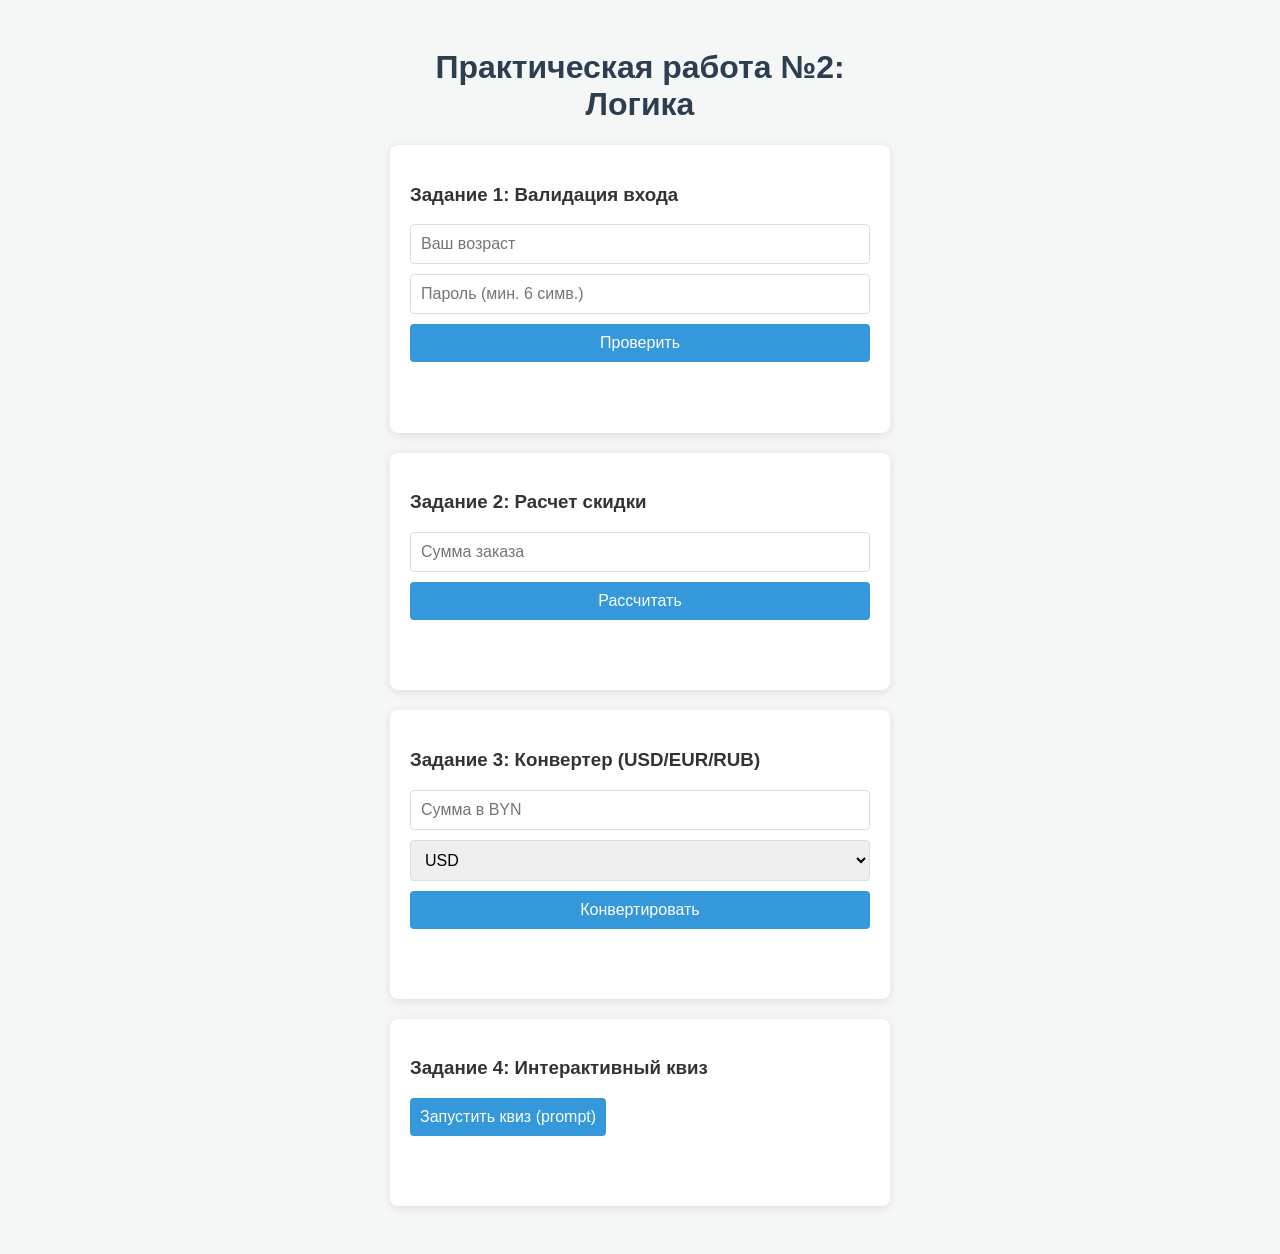
==== index.html @ 1731551f "Фиксация с папками" ====
<!doctype html>
<html lang="ru">
  <head>
    <meta charset="UTF-8" />
    <title>JS Practice 02 - Junior Edition</title>
    <link rel="stylesheet" href="style.css" />
  </head>
  <body>
    <div class="container">
      <h1>Практическая работа №2: Логика</h1>

      <!-- Задание 1: Валидатор -->
      <section class="card">
        <h3>Задание 1: Валидация входа</h3>
        <div class="form-group">
          <input type="text" id="ageInput" placeholder="Ваш возраст" />
          <input
            type="password"
            id="passInput"
            placeholder="Пароль (мин. 6 симв.)"
          />
          <button onclick="checkLogin()">Проверить</button>
        </div>
        <p id="loginResult" class="result"></p>
      </section>

      <!-- Задание 2: Скидки -->
      <section class="card">
        <h3>Задание 2: Расчет скидки</h3>
        <div class="form-group">
          <input type="number" id="sumInput" placeholder="Сумма заказа" />
          <button onclick="calculateDiscount()">Рассчитать</button>
        </div>
        <p id="discountResult" class="result"></p>
      </section>

      <!-- Задание 3: Конвертер -->
      <section class="card">
        <h3>Задание 3: Конвертер (USD/EUR/RUB)</h3>
        <div class="form-group">
          <input type="number" id="amountInput" placeholder="Сумма в BYN" />
          <select id="currencySelect">
            <option value="USD">USD</option>
            <option value="EUR">EUR</option>
            <option value="RUB">RUB</option>
          </select>
          <button onclick="convertCurrency()">Конвертировать</button>
        </div>
        <p id="convertResult" class="result"></p>
      </section>

      <!-- Задание 4: Квиз -->
      <section class="card">
        <h3>Задание 4: Интерактивный квиз</h3>
        <button onclick="startQuiz()">Запустить квиз (prompt)</button>
        <p id="quizResult" class="result"></p>
      </section>
    </div>

    <script src="script.js"></script>
  </body>
</html>
---- style.css ----
/* Минималистичный стиль, чтобы не отвлекать от JS */
body {
  font-family: "Segoe UI", Tahoma, Geneva, Verdana, sans-serif;
  background-color: #f4f7f6;
  color: #333;
  display: flex;
  justify-content: center;
  padding: 20px;
}

.container {
  width: 100%;
  max-width: 500px;
}

h1 {
  text-align: center;
  color: #2c3e50;
}

.card {
  background: white;
  padding: 20px;
  margin-bottom: 20px;
  border-radius: 8px;
  box-shadow: 0 2px 10px rgba(0, 0, 0, 0.1);
}

.form-group {
  display: flex;
  flex-direction: column;
  gap: 10px;
}

input,
select,
button {
  padding: 10px;
  border: 1px solid #ddd;
  border-radius: 4px;
  font-size: 16px;
}

button {
  background-color: #3498db;
  color: white;
  border: none;
  cursor: pointer;
  transition: 0.3s;
}

button:hover {
  background-color: #2980b9;
}

.result {
  margin-top: 15px;
  font-weight: bold;
  min-height: 1.2em;
  color: #27ae60; /* Зеленый для успеха */
}

.error {
  color: #e74c3c;
} /* Красный для ошибок */
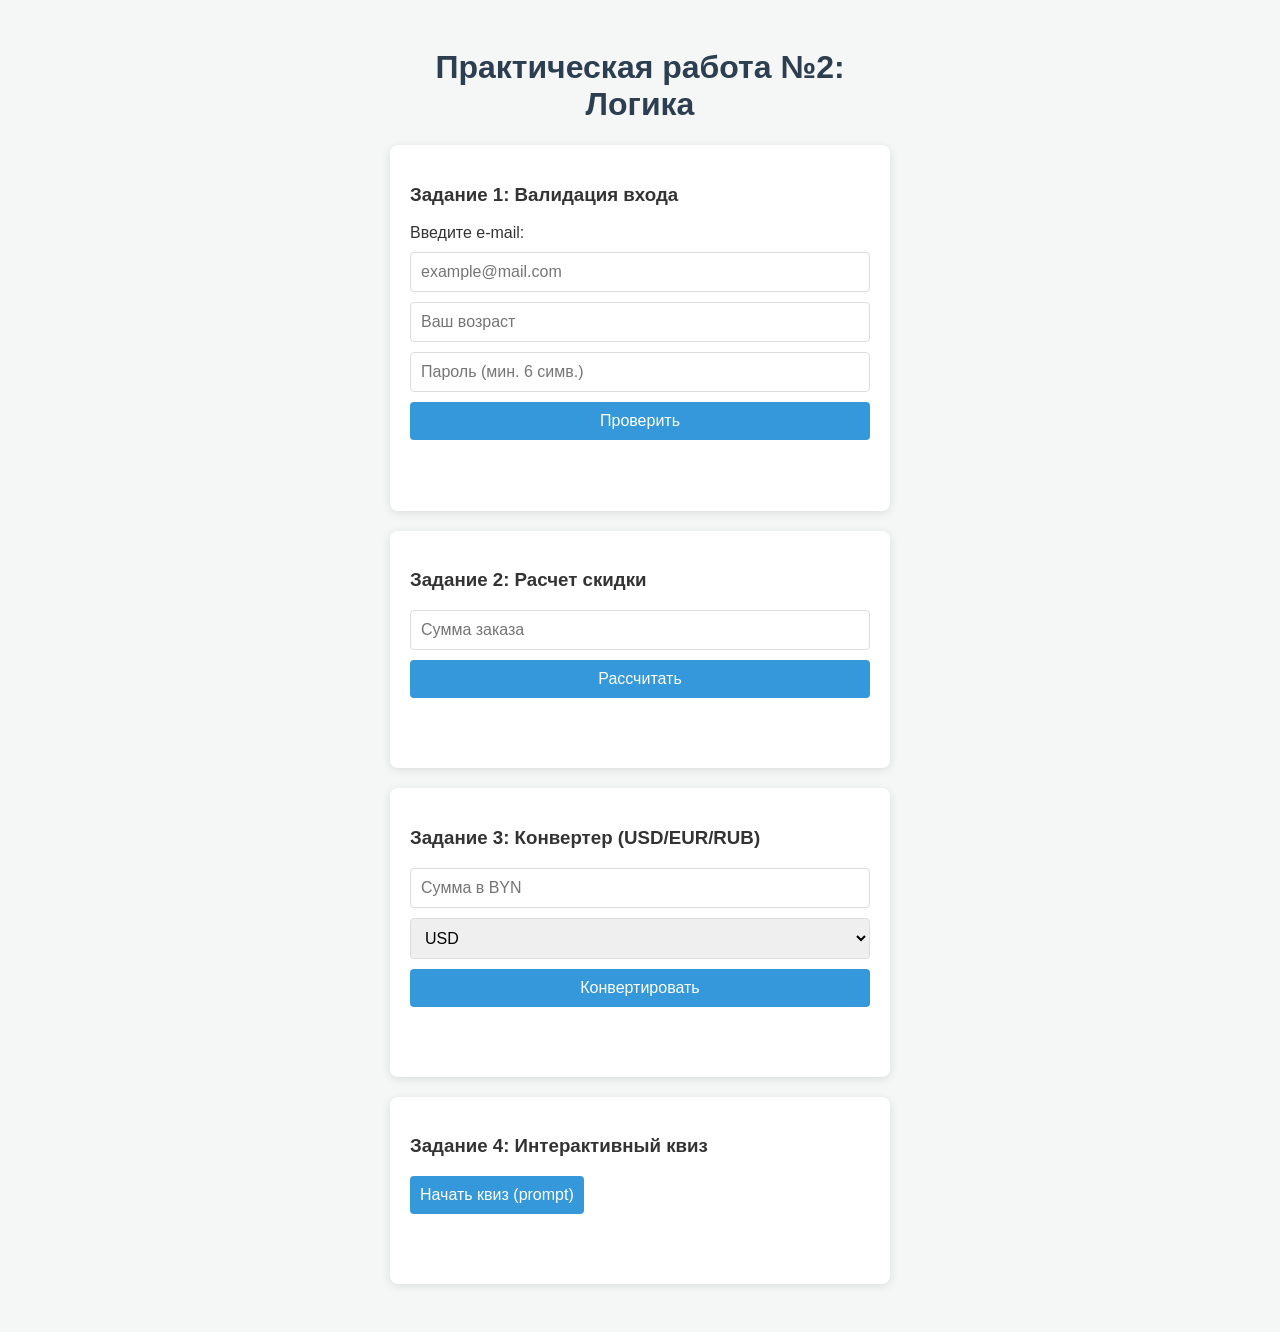
==== commit be9a21fd: "Новая фиксация" ====
--- a/index.html
+++ b/index.html
@@ -13,6 +13,8 @@
       <section class="card">
         <h3>Задание 1: Валидация входа</h3>
         <div class="form-group">
+          <label for="user-email">Введите e-mail:</label>
+          <input type="email" id="user-email" name="user-email" placeholder="example@mail.com" required/>
           <input type="text" id="ageInput" placeholder="Ваш возраст" />
           <input
             type="password"
@@ -52,7 +54,7 @@
       <!-- Задание 4: Квиз -->
       <section class="card">
         <h3>Задание 4: Интерактивный квиз</h3>
-        <button onclick="startQuiz()">Запустить квиз (prompt)</button>
+        <button onclick="startQuiz()">Начать квиз (prompt)</button>
         <p id="quizResult" class="result"></p>
       </section>
     </div>
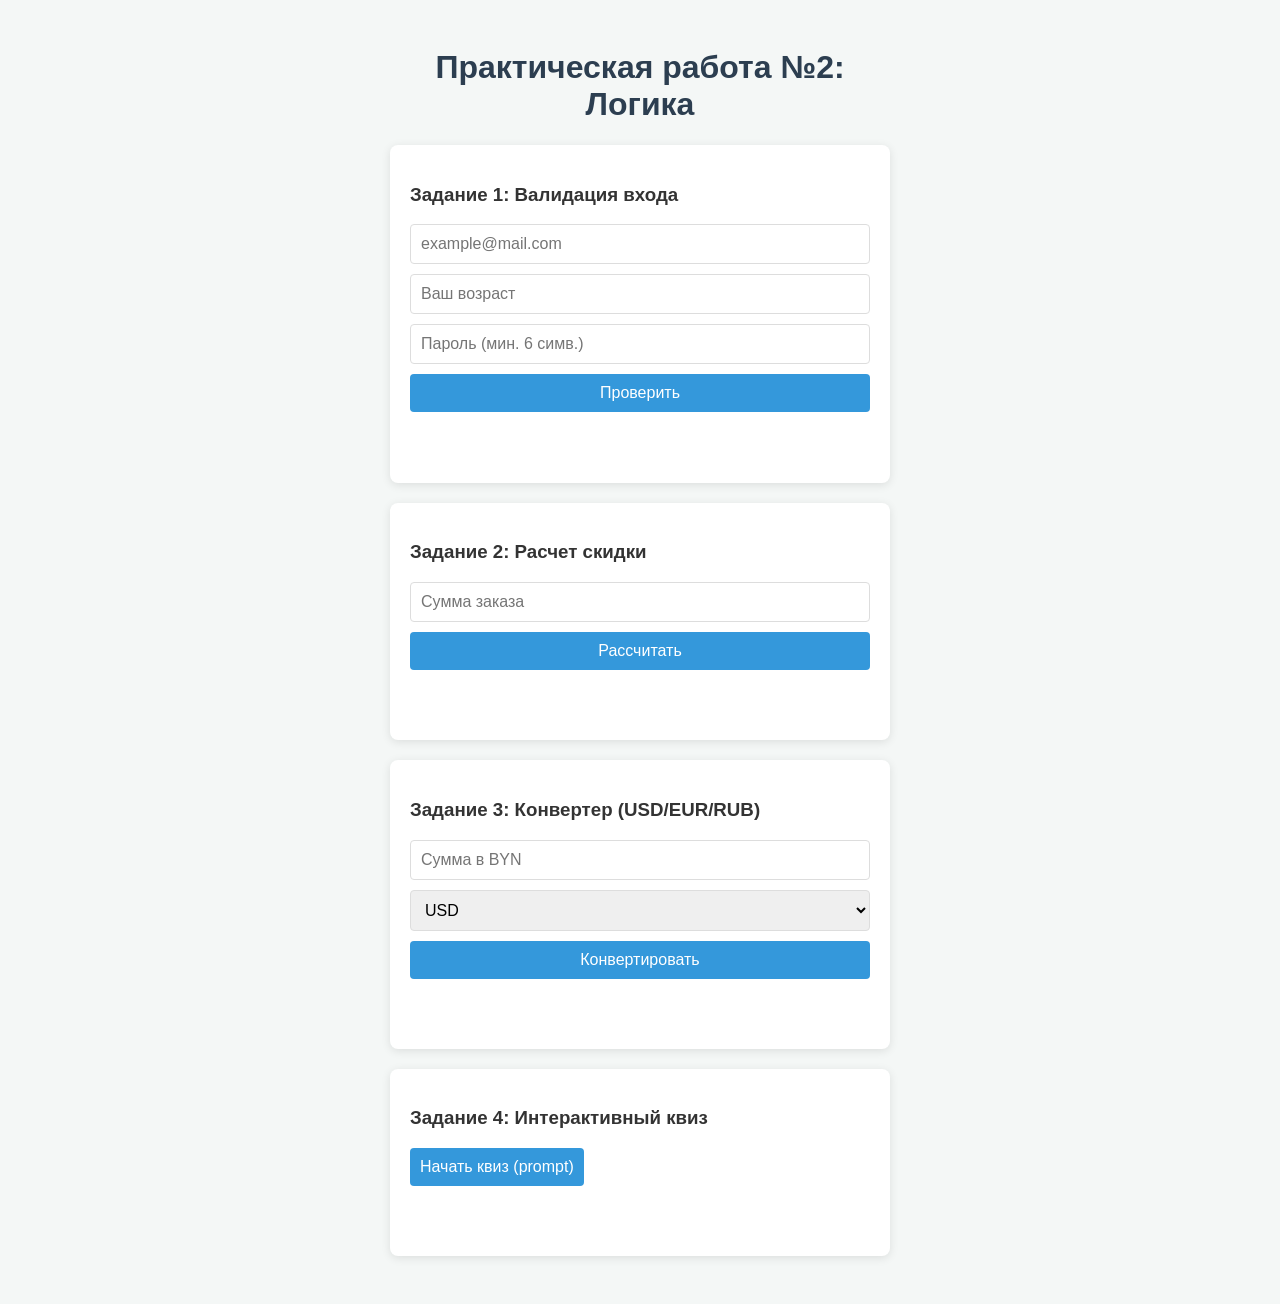
==== commit 43638da8: "Новая фиксация" ====
--- a/index.html
+++ b/index.html
@@ -13,7 +13,6 @@
       <section class="card">
         <h3>Задание 1: Валидация входа</h3>
         <div class="form-group">
-          <label for="user-email">Введите e-mail:</label>
           <input type="email" id="user-email" name="user-email" placeholder="example@mail.com" required/>
           <input type="text" id="ageInput" placeholder="Ваш возраст" />
           <input
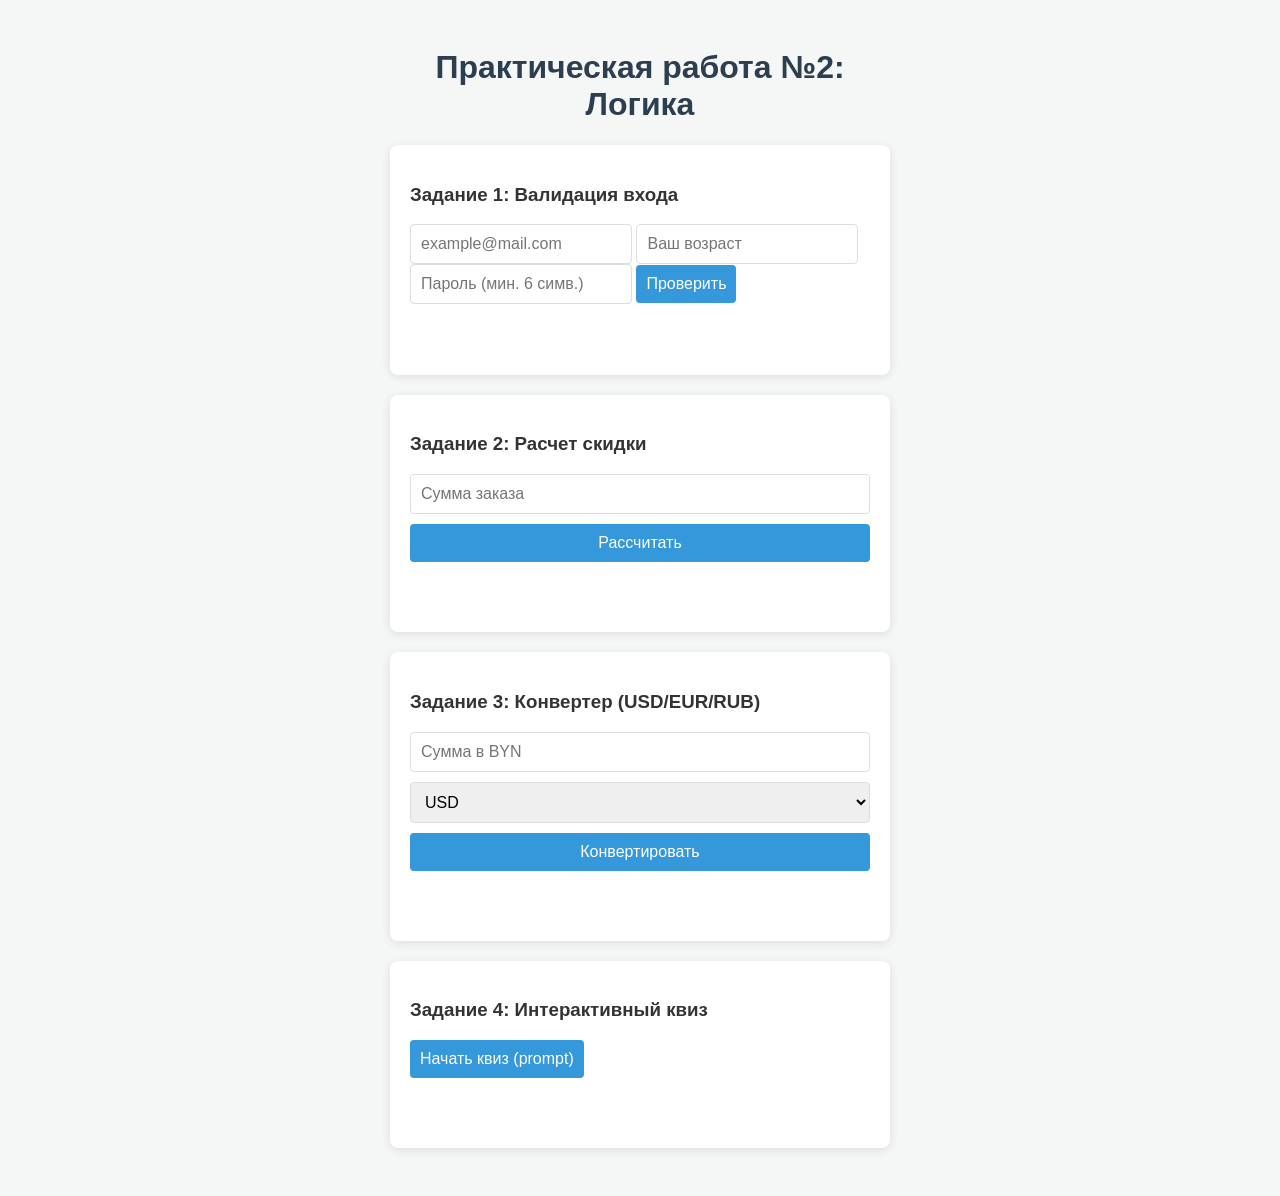
==== commit 2d608415: "Новая фиксация" ====
--- a/index.html
+++ b/index.html
@@ -12,7 +12,7 @@
       <!-- Задание 1: Валидатор -->
       <section class="card">
         <h3>Задание 1: Валидация входа</h3>
-        <div class="form-group">
+        <div class="form-groHTMLup">
           <input type="email" id="user-email" name="user-email" placeholder="example@mail.com" required/>
           <input type="text" id="ageInput" placeholder="Ваш возраст" />
           <input
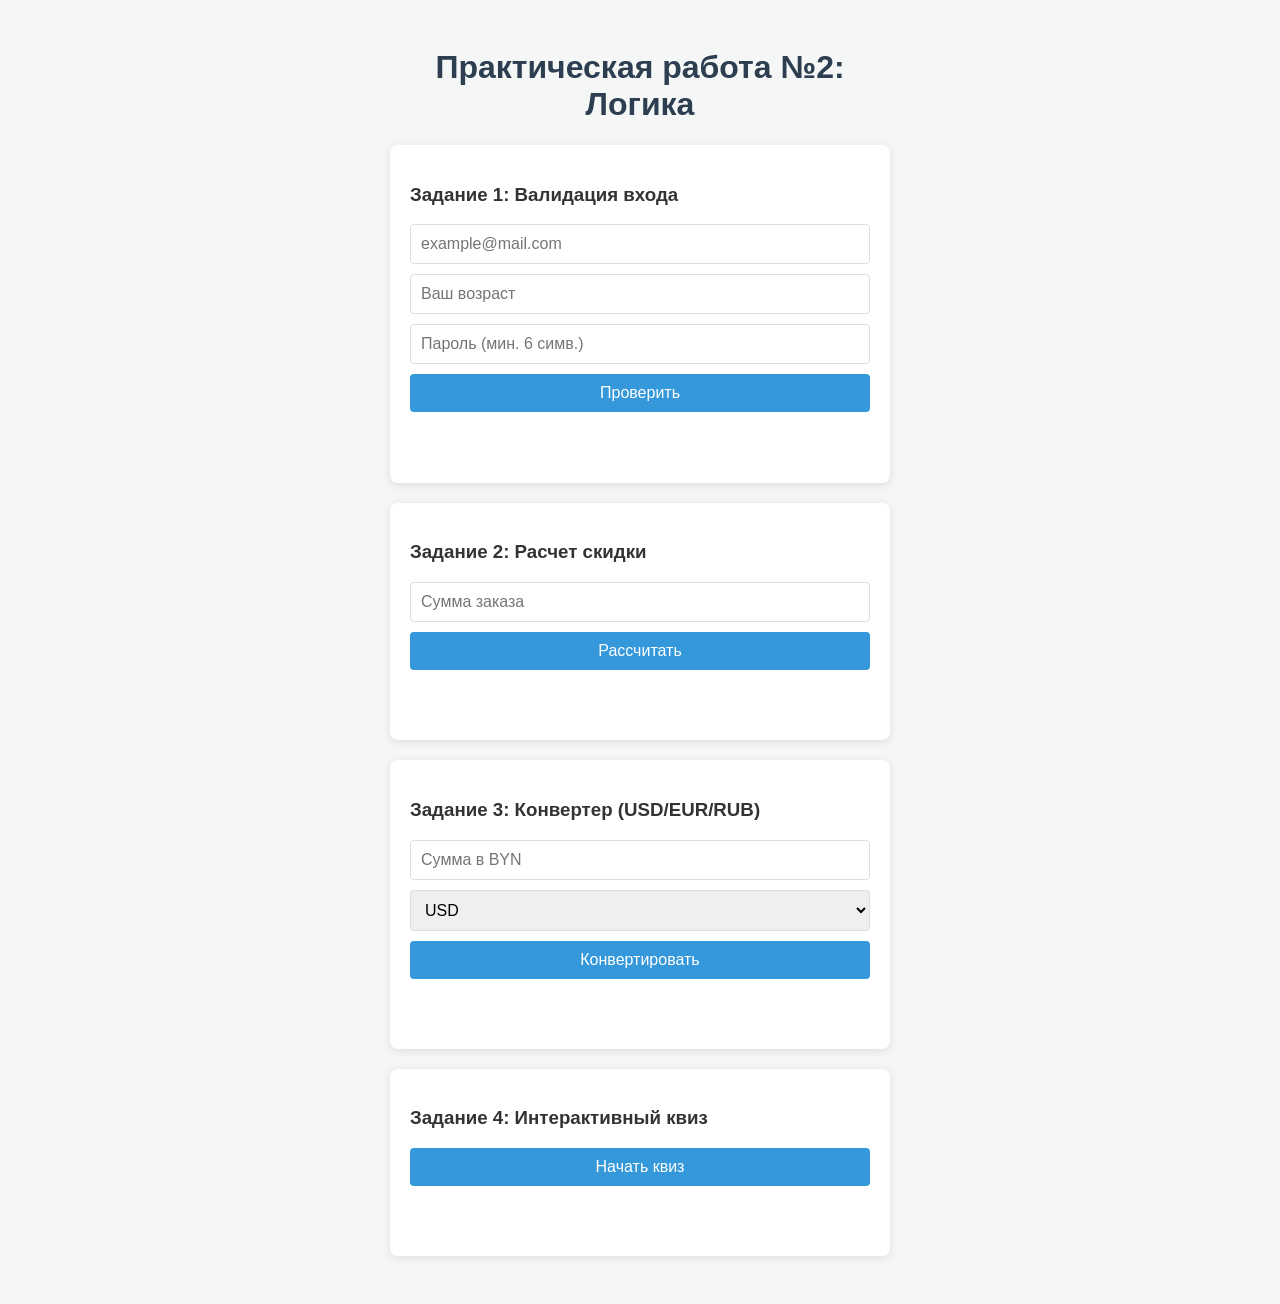
==== commit f7a944ce: "Новая фиксация" ====
--- a/index.html
+++ b/index.html
@@ -12,7 +12,7 @@
       <!-- Задание 1: Валидатор -->
       <section class="card">
         <h3>Задание 1: Валидация входа</h3>
-        <div class="form-groHTMLup">
+        <div class="form-group"> <!--Исправлено с form-groHTMLup на form-group-->
           <input type="email" id="user-email" name="user-email" placeholder="example@mail.com" required/>
           <input type="text" id="ageInput" placeholder="Ваш возраст" />
           <input
@@ -53,7 +53,9 @@
       <!-- Задание 4: Квиз -->
       <section class="card">
         <h3>Задание 4: Интерактивный квиз</h3>
-        <button onclick="startQuiz()">Начать квиз (prompt)</button>
+        <div class="form-group"> <!-- Добавляем этот контейнер для кнопки-->
+          <button onclick="startQuiz()">Начать квиз</button>
+        </div>
         <p id="quizResult" class="result"></p>
       </section>
     </div>
